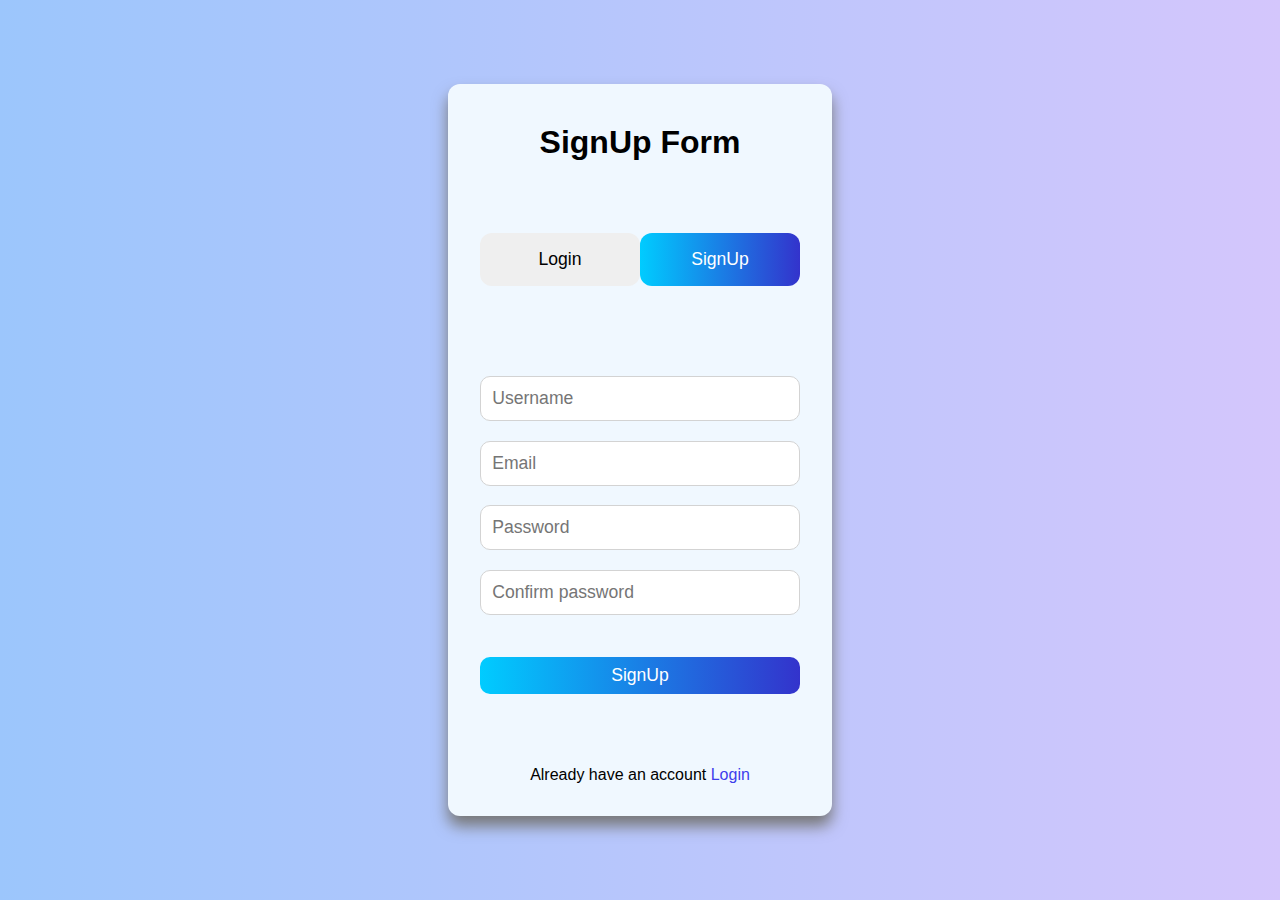
==== index.html @ 6beb274f "changed files" ====
<!DOCTYPE html>
<html lang="en">

<head>
    <meta charset="UTF-8" />
    <meta name="viewport" content="width=device-width, initial-scale=1.0" />
    <link rel="stylesheet" href="style.css" />
    <script src="./index.js" defer></script>
    <title>SignUp</title>
</head>

<body>
    <main>
        <div class="container">
            <h1 class="heading">SignUp Form</h1>
            <div class="buttons">
                <button class="login">Login</button>
                <button class="signup blue-gradient">SignUp</button>
            </div>

            <div class="signup-form">
                <form action="">
                    <div class="fields">
                        <input type="text" placeholder="Username">
                        <input type="email" placeholder="Email" />
                        <input type="password" placeholder="Password" />
                        <input type="password" placeholder="Confirm password" />
                    </div>
                    <button class="submit-signup blue-gradient" type="submit">SignUp</button>
                </form>
            </div>

            <p class="text">Already have an account <span class="login-link"><a href="./login.html">Login</a></span></p>
        </div>
    </main>
</body>

</html>
---- style.css ----
* {
    margin: 0;
    padding: 0;
    box-sizing: border-box;
    font-family: Arial, Helvetica, sans-serif;
}

body {
    background: linear-gradient(to right, #9CC6FC, #D4C6FC);
}

.blue-gradient {
    background: linear-gradient(to right, #00ccff 0%, #3333cc 100%);
}

main {
    height: 100vh;
    width: 100vw;
    display: flex;
    justify-content: center;
    align-items: center;
    text-align: center;
    position: relative;
}

.container {
    position: absolute;
    padding: 1rem;
    background-color: aliceblue;
    border-radius: 12px;
    width: auto;
    min-width: 30%;
    box-shadow: 0px 10px 15px #777;
    display: flex;
    flex-direction: column;
    flex-wrap: wrap;
}

.heading {
    font-size: 2rem;
    margin: 1.5rem auto;
}

.buttons {
    display: flex;
    justify-content: space-evenly;
    min-width: 100%;
    margin: 2rem auto;
    border-radius: 7px;
    padding: 1rem;
}

.buttons .signup {
    color: white;
}

.buttons .signup:hover {
    background: linear-gradient(to right, #02bdeb 0%, #2e2eb9 100%);
}

.buttons .login:hover {
    background-color: rgb(235, 235, 235);
}

.buttons .login,
.buttons .signup {
    padding: 1rem 2rem;
    font-size: 1.1rem;
    width: 50%;
    border-radius: 12px;
    border: none;
    cursor: pointer;
}

form {
    display: flex;
    padding: 2rem 1rem;
    flex-direction: column;
    margin-bottom: 2.5rem;
}

.fields {
    display: flex;
    flex-direction: column;
}

.fields input {
    margin: 0.6rem 0;
    font-size: 1.1rem;
    padding: 0.7rem 0 0.7rem 0.7rem;
    border-radius: 10px;
    outline: none;
    border: 1px solid lightgrey;
}

form button {
    margin-top: 2rem;
    padding: 0.5rem 0;
    border-radius: 10px;
    font-size: 1.1rem;
    border: none;
    color: white;
    cursor: pointer;
}

form button:hover {
    background: linear-gradient(to right, #02bdeb 0%, #2e2eb9 100%);
}

.text {
    margin-bottom: 1rem;
}

.text span a {
    color: rgb(61, 61, 236);
    cursor: pointer;
    text-decoration: none;
}

.text span:hover {
    text-decoration: underline;
}
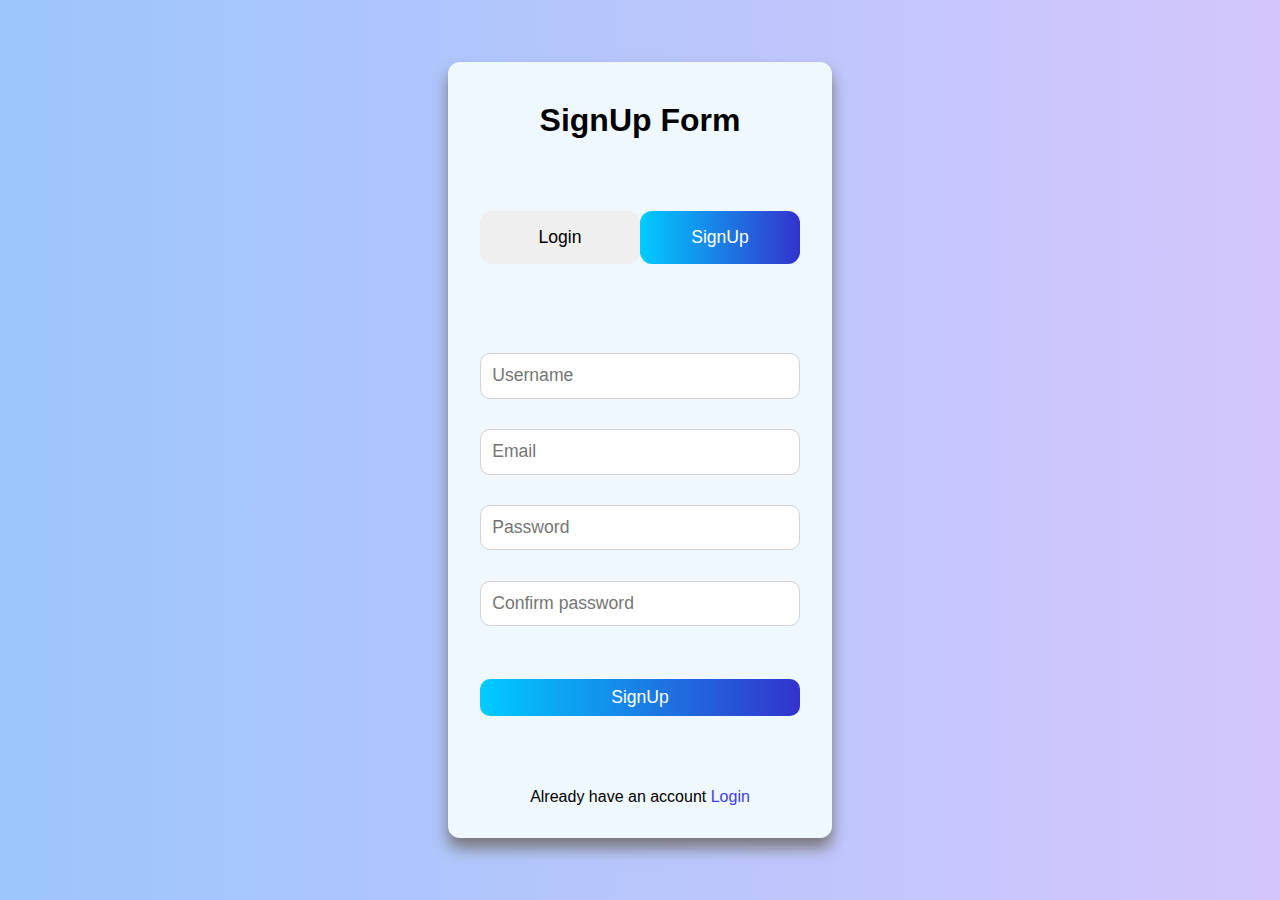
==== commit ed331a41: "some validation added" ====
--- a/index.html
+++ b/index.html
@@ -1,38 +1,66 @@
 <!DOCTYPE html>
 <html lang="en">
+    <head>
+        <meta charset="UTF-8" />
+        <meta name="viewport" content="width=device-width, initial-scale=1.0" />
+        <link rel="stylesheet" href="style.css" />
+        <script src="./index.js" defer></script>
+        <title>SignUp</title>
+    </head>
 
-<head>
-    <meta charset="UTF-8" />
-    <meta name="viewport" content="width=device-width, initial-scale=1.0" />
-    <link rel="stylesheet" href="style.css" />
-    <script src="./index.js" defer></script>
-    <title>SignUp</title>
-</head>
+    <body>
+        <main>
+            <div class="container">
+                <h1 class="heading">SignUp Form</h1>
+                <div class="buttons">
+                    <button class="login">Login</button>
+                    <button class="signup blue-gradient">SignUp</button>
+                </div>
 
-<body>
-    <main>
-        <div class="container">
-            <h1 class="heading">SignUp Form</h1>
-            <div class="buttons">
-                <button class="login">Login</button>
-                <button class="signup blue-gradient">SignUp</button>
+                <div class="signup-form">
+                    <form id="signup-form">
+                        <div class="fields">
+                            <input
+                                id="username"
+                                type="text"
+                                placeholder="Username"
+                            />
+                            <small class="error">Error msg</small>
+                            <input
+                                id="email"
+                                type="email"
+                                placeholder="Email"
+                            />
+                            <small class="error">Error msg</small>
+                            <input
+                                id="pass"
+                                type="password"
+                                placeholder="Password"
+                            />
+                            <small class="error">Error msg</small>
+                            <input
+                                id="confirm-pass"
+                                type="password"
+                                placeholder="Confirm password"
+                            />
+                            <small class="error">Error msg</small>
+                        </div>
+                        <button
+                            class="submit-signup blue-gradient"
+                            type="submit"
+                        >
+                            SignUp
+                        </button>
+                    </form>
+                </div>
+
+                <p class="text">
+                    Already have an account
+                    <span class="login-link"
+                        ><a href="./login.html">Login</a></span
+                    >
+                </p>
             </div>
-
-            <div class="signup-form">
-                <form action="">
-                    <div class="fields">
-                        <input type="text" placeholder="Username">
-                        <input type="email" placeholder="Email" />
-                        <input type="password" placeholder="Password" />
-                        <input type="password" placeholder="Confirm password" />
-                    </div>
-                    <button class="submit-signup blue-gradient" type="submit">SignUp</button>
-                </form>
-            </div>
-
-            <p class="text">Already have an account <span class="login-link"><a href="./login.html">Login</a></span></p>
-        </div>
-    </main>
-</body>
-
-</html>+        </main>
+    </body>
+</html>
--- a/style.css
+++ b/style.css
@@ -6,7 +6,7 @@
 }
 
 body {
-    background: linear-gradient(to right, #9CC6FC, #D4C6FC);
+    background: linear-gradient(to right, #9cc6fc, #d4c6fc);
 }
 
 .blue-gradient {
@@ -85,12 +85,27 @@
 }
 
 .fields input {
-    margin: 0.6rem 0;
+    /* margin: 0.6rem 0; */
+    margin-top: 0.6rem;
     font-size: 1.1rem;
     padding: 0.7rem 0 0.7rem 0.7rem;
     border-radius: 10px;
     outline: none;
-    border: 1px solid lightgrey;
+    border: 1.5px solid lightgrey;
+}
+
+.fields input.success {
+    border: 1.5px solid green;
+}
+.fields input.error {
+    border: 1.5px solid red;
+}
+
+.fields small {
+    text-align: left;
+    padding: 3px 0 3px 7px;
+    color: red;
+    visibility: hidden;
 }
 
 form button {
@@ -119,4 +134,4 @@
 
 .text span:hover {
     text-decoration: underline;
-}+}
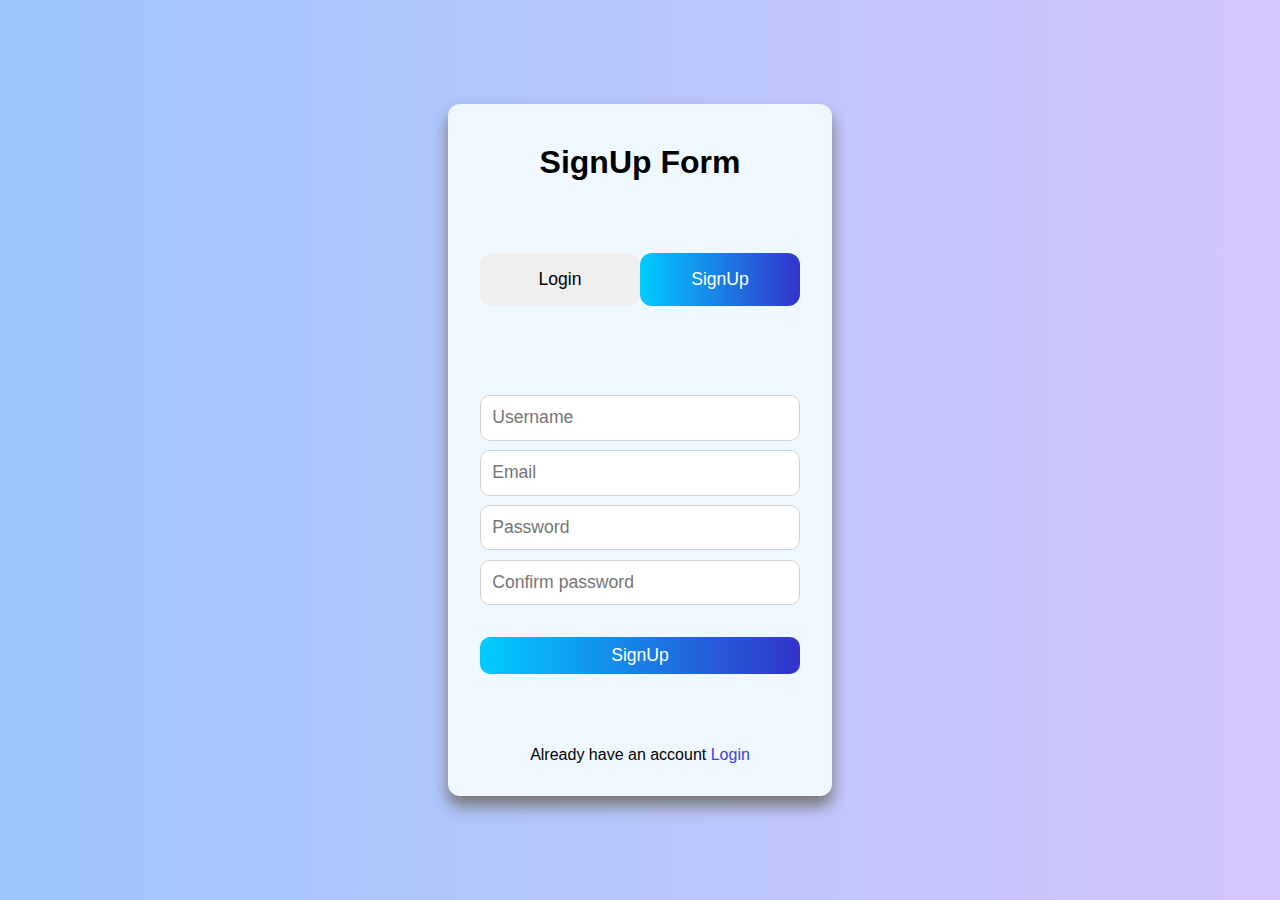
==== commit ad49824a: "previous work" ====
--- a/index.html
+++ b/index.html
@@ -1,66 +1,39 @@
 <!DOCTYPE html>
 <html lang="en">
-    <head>
-        <meta charset="UTF-8" />
-        <meta name="viewport" content="width=device-width, initial-scale=1.0" />
-        <link rel="stylesheet" href="style.css" />
-        <script src="./index.js" defer></script>
-        <title>SignUp</title>
-    </head>
 
-    <body>
-        <main>
-            <div class="container">
-                <h1 class="heading">SignUp Form</h1>
-                <div class="buttons">
-                    <button class="login">Login</button>
-                    <button class="signup blue-gradient">SignUp</button>
-                </div>
+<head>
+    <meta charset="UTF-8" />
+    <meta name="viewport" content="width=device-width, initial-scale=1.0" />
+    <link rel="stylesheet" href="style.css" />
+    <script src="./index.js" defer></script>
+    <title>SignUp</title>
+</head>
 
-                <div class="signup-form">
-                    <form id="signup-form">
-                        <div class="fields">
-                            <input
-                                id="username"
-                                type="text"
-                                placeholder="Username"
-                            />
-                            <small class="error">Error msg</small>
-                            <input
-                                id="email"
-                                type="email"
-                                placeholder="Email"
-                            />
-                            <small class="error">Error msg</small>
-                            <input
-                                id="pass"
-                                type="password"
-                                placeholder="Password"
-                            />
-                            <small class="error">Error msg</small>
-                            <input
-                                id="confirm-pass"
-                                type="password"
-                                placeholder="Confirm password"
-                            />
-                            <small class="error">Error msg</small>
-                        </div>
-                        <button
-                            class="submit-signup blue-gradient"
-                            type="submit"
-                        >
-                            SignUp
-                        </button>
-                    </form>
-                </div>
+<body>
+    <main>
+        <div class="container">
+            <h1 class="heading">SignUp Form</h1>
+            <div class="buttons">
+                <button class="login">Login</button>
+                <button class="signup blue-gradient">SignUp</button>
+            </div>
 
-                <p class="text">
-                    Already have an account
-                    <span class="login-link"
-                        ><a href="./login.html">Login</a></span
-                    >
-                </p>
+            <div class="signup-form">
+                <form id="signup-form" action="">
+                    <div class="fields">
+                        <input id="username" type="text" placeholder="Username" required>
+                        <input id="email" type="email" placeholder="Email" required />
+                        <input id="pass" type="password" placeholder="Password" autocomplete="true" required />
+                        <input id="confirm-pass" type="password" placeholder="Confirm password" autocomplete="true"
+                            required />
+                    </div>
+                    <button class="submit-signup blue-gradient" type="submit">SignUp</button>
+                </form>
             </div>
-        </main>
-    </body>
-</html>
+
+            <p class="text">Already have an account <span class="login-link"><a href="./login.html">Login</a></span></p>
+        </div>
+    </main>
+</body>
+
+</html>--- a/style.css
+++ b/style.css
@@ -108,6 +108,10 @@
     visibility: hidden;
 }
 
+.fields small.error {
+    visibility: visible;
+}
+
 form button {
     margin-top: 2rem;
     padding: 0.5rem 0;
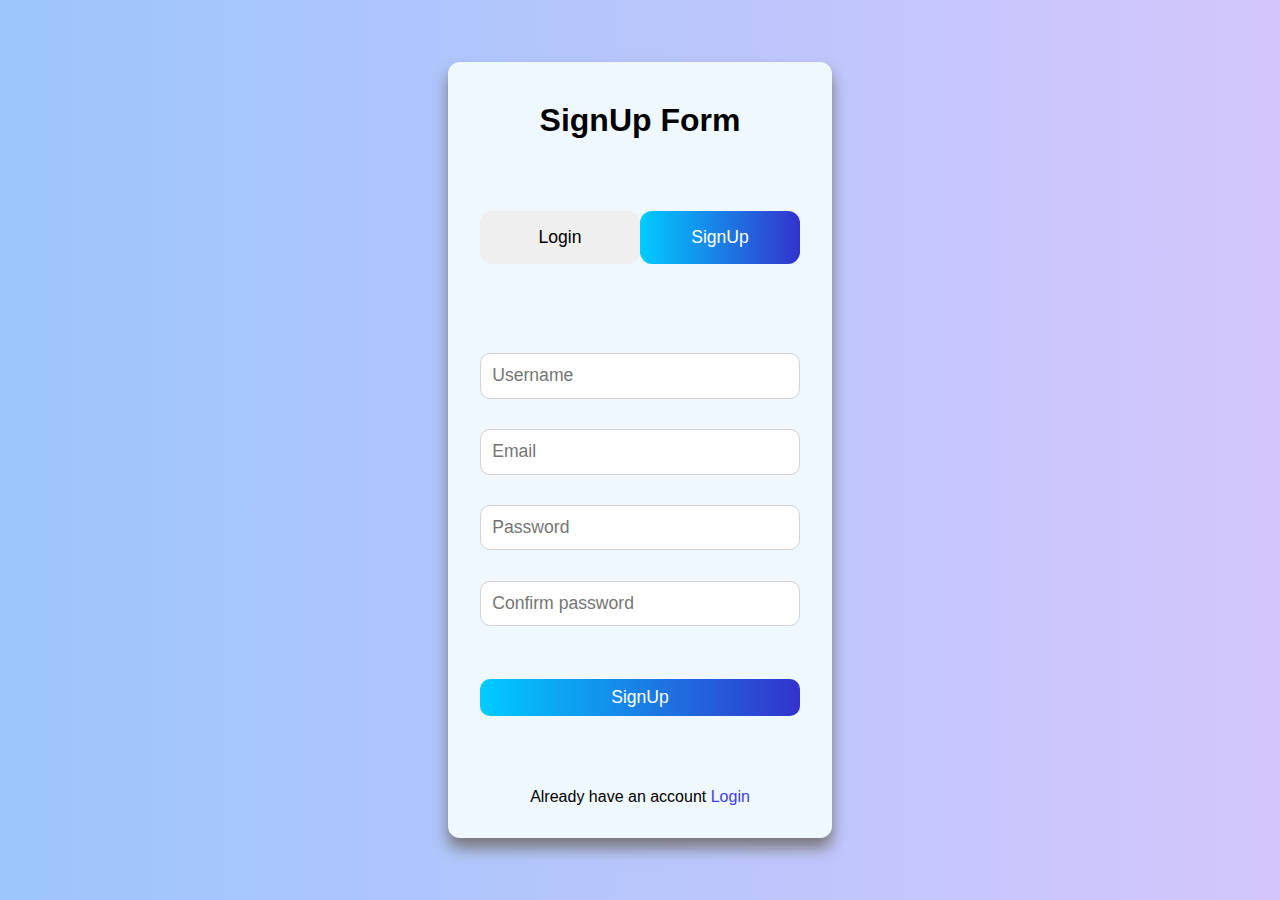
==== commit 6493fe3b: "signup updated and completed" ====
--- a/index.html
+++ b/index.html
@@ -19,19 +19,27 @@
             </div>
 
             <div class="signup-form">
-                <form id="signup-form" action="">
+                <form id="signup-form">
                     <div class="fields">
-                        <input id="username" type="text" placeholder="Username" required>
-                        <input id="email" type="email" placeholder="Email" required />
-                        <input id="pass" type="password" placeholder="Password" autocomplete="true" required />
-                        <input id="confirm-pass" type="password" placeholder="Confirm password" autocomplete="true"
-                            required />
+                        <input id="username" type="text" name="username" placeholder="Username" />
+                        <small>Error msg</small>
+                        <input id="email" type="email" name="email" placeholder="Email" />
+                        <small>Error msg</small>
+                        <input id="pass" type="password" name="pass" placeholder="Password" />
+                        <small>Error msg</small>
+                        <input id="confirm-pass" type="password" name="confirm-pass" placeholder="Confirm password" />
+                        <small> Error msg</small>
                     </div>
-                    <button class="submit-signup blue-gradient" type="submit">SignUp</button>
+                    <button class="submit-signup blue-gradient" type="submit">
+                        SignUp
+                    </button>
                 </form>
             </div>
 
-            <p class="text">Already have an account <span class="login-link"><a href="./login.html">Login</a></span></p>
+            <p class="text">
+                Already have an account
+                <span class="login-link"><a href="./login.html">Login</a></span>
+            </p>
         </div>
     </main>
 </body>
--- a/style.css
+++ b/style.css
@@ -97,6 +97,7 @@
 .fields input.success {
     border: 1.5px solid green;
 }
+
 .fields input.error {
     border: 1.5px solid red;
 }
@@ -138,4 +139,4 @@
 
 .text span:hover {
     text-decoration: underline;
-}
+}